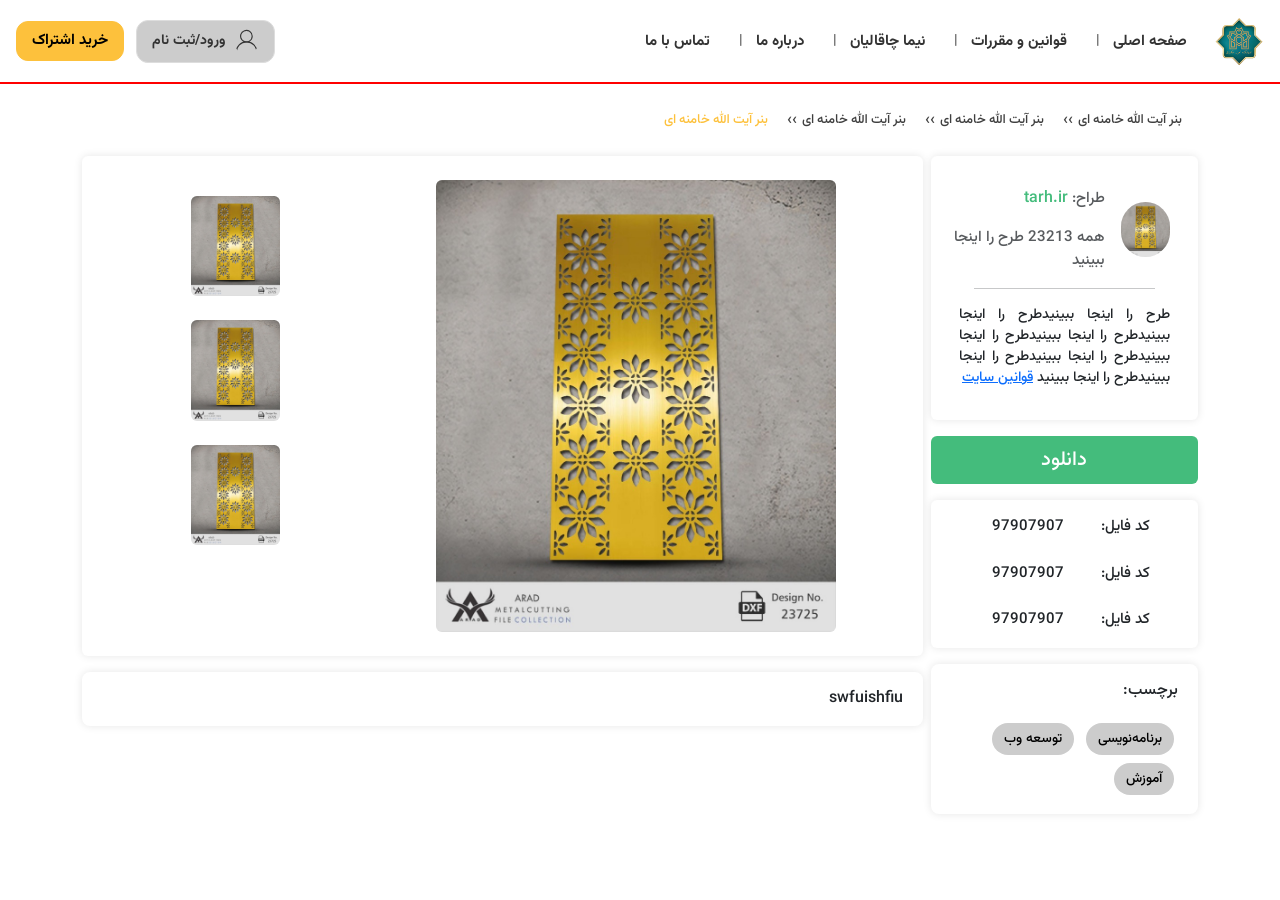
==== fileDetailes.html @ 4b40e195 "Mahan - 1405/2/26 صفحه جزئیات فایل هارو تکمیل کردم" ====
<!DOCTYPE html>
<html lang="fa" dir="rtl">

<head>
    <meta charset="UTF-8">
    <meta name="viewport" content="width=device-width, initial-scale=1.0">
    <title>file32</title>
    <link rel="stylesheet" href="./Assests/style/styleDetailed.css">
    <link rel="stylesheet" href="./Assests/fontFramework/fontsAssets/style/fontStyle.css">
    <link rel="stylesheet" href="./Assests/bootstrap-5.3.3-dist/css/bootstrap.rtl.min.css">
</head>

<body class="ff-Vazirmatn-Medium" dir="rtl">
    <header class="d-flex py-2 py-md-3 px-md-3 pe-2 ff-Vazirmatn-Bold align-items-center">
        <div class="header-right">
            <button class="sidebarBtn d-md-none d-flex justify-content-center align-items-center">
                <svg xmlns="http://www.w3.org/2000/svg" width="24" height="24" fill="currentColor" class="bi bi-list"
                    viewBox="0 0 16 16">
                    <path fill-rule="evenodd"
                        d="M2.5 12a.5.5 0 0 1 .5-.5h10a.5.5 0 0 1 0 1H3a.5.5 0 0 1-.5-.5m0-4a.5.5 0 0 1 .5-.5h10a.5.5 0 0 1 0 1H3a.5.5 0 0 1-.5-.5m0-4a.5.5 0 0 1 .5-.5h10a.5.5 0 0 1 0 1H3a.5.5 0 0 1-.5-.5" />
                </svg>
            </button>
            <a href="#" class="text-decoration-none text-dark">
                <img src="./Assests/images/andishkadeLogo.png" class="square" alt="لوگو">
            </a>

            <div class="d-flex align-items-center">
                <ul class="list-unstyled d-none d-md-flex column-gap-md-3 mb-0 align-items-center">
                    <li>صفحه اصلی</li>
                    <li>قوانین و مقررات</li>
                    <li>نیما چاقالیان</li>
                    <li>درباره ما</li>
                    <li>تماس با ما</li>
                </ul>
            </div>
        </div>

        <div class="header-left">
            <a href="#" class="text-decoration-none d-block d-md-none">
                <img class="user-img" src="./Assests/images/user-01.svg" alt="کاربر">
            </a>

            <div class="user-box d-none d-md-flex">
                <a href="#" class="text-decoration-none user-link">
                    <img class="user-img" src="./Assests/images/user-01.svg" alt="کاربر">
                    <span class="user-text">ورود/ثبت نام</span>
                </a>
            </div>

            <a href="#" class="loginBtn f-13 f-lg-15">
                خرید اشتراک
            </a>
        </div>
    </header>

    <aside>
        <nav class="mt-5">
            <ul class="p-0 m-0 list-unstyled">
                <li class="my-4 px-3"><a href="#" class="d-flex column-gap-2 align-items-center active">
                        <svg xmlns="http://www.w3.org/2000/svg" width="16" height="16" fill="currentColor"
                            viewBox="0 0 256 256">
                            <path
                                d="M219.31,108.68l-80-80a16,16,0,0,0-22.62,0l-80,80A15.87,15.87,0,0,0,32,120v96a8,8,0,0,0,8,8h64a8,8,0,0,0,8-8V160h32v56a8,8,0,0,0,8,8h64a8,8,0,0,0,8-8V120A15.87,15.87,0,0,0,219.31,108.68ZM208,208H160V152a8,8,0,0,0-8-8H104a8,8,0,0,0-8,8v56H48V120l80-80,80,80Z">
                            </path>
                        </svg>
                        خانه
                    </a></li>
                <li class="my-4 px-3"><a href="#" class="d-flex column-gap-2 align-items-center">
                        <svg xmlns="http://www.w3.org/2000/svg" width="16" height="16" fill="currentColor"
                            class="bi bi-newspaper" viewBox="0 0 16 16">
                            <path
                                d="M0 2.5A1.5 1.5 0 0 1 1.5 1h11A1.5 1.5 0 0 1 14 2.5v10.528c0 .3-.05.654-.238.972h.738a.5.5 0 0 0 .5-.5v-9a.5.5 0 0 1 1 0v9a1.5 1.5 0 0 1-1.5 1.5H1.497A1.497 1.497 0 0 1 0 13.5zM12 14c.37 0 .654-.211.853-.441.092-.106.147-.279.147-.531V2.5a.5.5 0 0 0-.5-.5h-11a.5.5 0 0 0-.5.5v11c0 .278.223.5.497.5z" />
                            <path
                                d="M2 3h10v2H2zm0 3h4v3H2zm0 4h4v1H2zm0 2h4v1H2zm5-6h2v1H7zm3 0h2v1h-2zM7 8h2v1H7zm3 0h2v1h-2zm-3 2h2v1H7zm3 0h2v1h-2zm-3 2h2v1H7zm3 0h2v1h-2z" />
                        </svg>
                        مقالات
                    </a></li>
                <li class="my-4 px-3"><a href="#" class="d-flex column-gap-2 align-items-center">
                        <svg xmlns="http://www.w3.org/2000/svg" width="16" height="16" fill="currentColor"
                            class="bi bi-file-earmark-person" viewBox="0 0 16 16">
                            <path d="M11 8a3 3 0 1 1-6 0 3 3 0 0 1 6 0" />
                            <path
                                d="M14 14V4.5L9.5 0H4a2 2 0 0 0-2 2v12a2 2 0 0 0 2 2h8a2 2 0 0 0 2-2M9.5 3A1.5 1.5 0 0 0 11 4.5h2v9.255S12 12 8 12s-5 1.755-5 1.755V2a1 1 0 0 1 1-1h5.5z" />
                        </svg>
                        نمونه کار ها
                    </a></li>
                <li class="my-4 px-3"><a href="#" class="d-flex column-gap-2 align-items-center">
                        <svg style="transform: rotateY(180deg);" xmlns="http://www.w3.org/2000/svg" width="16"
                            height="16" fill="currentColor" class="bi bi-people" viewBox="0 0 16 16">
                            <path
                                d="M15 14s1 0 1-1-1-4-5-4-5 3-5 4 1 1 1 1zm-7.978-1L7 12.996c.001-.264.167-1.03.76-1.72C8.312 10.629 9.282 10 11 10c1.717 0 2.687.63 3.24 1.276.593.69.758 1.457.76 1.72l-.008.002-.014.002zM11 7a2 2 0 1 0 0-4 2 2 0 0 0 0 4m3-2a3 3 0 1 1-6 0 3 3 0 0 1 6 0M6.936 9.28a6 6 0 0 0-1.23-.247A7 7 0 0 0 5 9c-4 0-5 3-5 4q0 1 1 1h4.216A2.24 2.24 0 0 1 5 13c0-1.01.377-2.042 1.09-2.904.243-.294.526-.569.846-.816M4.92 10A5.5 5.5 0 0 0 4 13H1c0-.26.164-1.03.76-1.724.545-.636 1.492-1.256 3.16-1.275ZM1.5 5.5a3 3 0 1 1 6 0 3 3 0 0 1-6 0m3-2a2 2 0 1 0 0 4 2 2 0 0 0 0-4" />
                        </svg>
                        اعضا
                    </a></li>
                <li class="my-4 px-3"><a href="#" class="d-flex column-gap-2 align-items-center">
                        <svg xmlns="http://www.w3.org/2000/svg" width="16" height="16" fill="currentColor"
                            class="bi bi-list-ul" viewBox="0 0 16 16">
                            <path fill-rule="evenodd"
                                d="M5 11.5a.5.5 0 0 1 .5-.5h9a.5.5 0 0 1 0 1h-9a.5.5 0 0 1-.5-.5m0-4a.5.5 0 0 1 .5-.5h9a.5.5 0 0 1 0 1h-9a.5.5 0 0 1-.5-.5m0-4a.5.5 0 0 1 .5-.5h9a.5.5 0 0 1 0 1h-9a.5.5 0 0 1-.5-.5m-3 1a1 1 0 1 0 0-2 1 1 0 0 0 0 2m0 4a1 1 0 1 0 0-2 1 1 0 0 0 0 2m0 4a1 1 0 1 0 0-2 1 1 0 0 0 0 2" />
                        </svg>
                        خدمات
                    </a></li>
                <li class="my-4 px-3"><a href="#" class="d-flex column-gap-2 align-items-center">
                        <svg xmlns="http://www.w3.org/2000/svg" width="20" height="20" fill="currentColor"
                            class="bi bi-play" viewBox="0 0 16 16">
                            <path
                                d="M10.804 8 5 4.633v6.734zm.792-.696a.802.802 0 0 1 0 1.392l-6.363 3.692C4.713 12.69 4 12.345 4 11.692V4.308c0-.653.713-.998 1.233-.696z" />
                        </svg>
                        آموزش ها
                    </a></li>
                <li class="my-4 px-3"><a href="#" class="d-flex column-gap-2 align-items-center">
                        <svg xmlns="http://www.w3.org/2000/svg" width="15" height="15" fill="currentColor"
                            class="bi bi-telephone" viewBox="0 0 16 16">
                            <path
                                d="M3.654 1.328a.678.678 0 0 0-1.015-.063L1.605 2.3c-.483.484-.661 1.169-.45 1.77a17.6 17.6 0 0 0 4.168 6.608 17.6 17.6 0 0 0 6.608 4.168c.601.211 1.286.033 1.77-.45l1.034-1.034a.678.678 0 0 0-.063-1.015l-2.307-1.794a.68.68 0 0 0-.58-.122l-2.19.547a1.75 1.75 0 0 1-1.657-.459L5.482 8.062a1.75 1.75 0 0 1-.46-1.657l.548-2.19a.68.68 0 0 0-.122-.58zM1.884.511a1.745 1.745 0 0 1 2.612.163L6.29 2.98c.329.423.445.974.315 1.494l-.547 2.19a.68.68 0 0 0 .178.643l2.457 2.457a.68.68 0 0 0 .644.178l2.189-.547a1.75 1.75 0 0 1 1.494.315l2.306 1.794c.829.645.905 1.87.163 2.611l-1.034 1.034c-.74.74-1.846 1.065-2.877.702a18.6 18.6 0 0 1-7.01-4.42 18.6 18.6 0 0 1-4.42-7.009c-.362-1.03-.037-2.137.703-2.877z" />
                        </svg>
                        ارتباط با ما
                    </a></li>
            </ul>
        </nav>
    </aside>
    <div class="antiAside"></div>


    <div class="d-md-flex justify-content-md-center">
        <div class="container">
            <nav class="mt-2 mt-md-4 mx-3 under-nav">
                <ul class="list-unstyled d-flex flex-nowrap column-gap-4 ulNav pb-2">
                    <li>
                        <a href="#" class="text-decoration-none text-black f-13 opacity-75 aNav">بنر آیت الله خامنه
                            ای</a>
                    </li>
                    <li>
                        <a href="#" class="text-decoration-none text-black f-13 opacity-75 aNav">بنر آیت الله خامنه
                            ای</a>
                    </li>
                    <li>
                        <a href="#" class="text-decoration-none text-black f-13 opacity-75 aNav">بنر آیت الله خامنه
                            ای</a>
                    </li>
                    <li>
                        <a href="#" class="text-decoration-none text-black f-13 opacity-75 aNav">بنر آیت الله خامنه
                            ای</a>
                    </li>
                </ul>
            </nav>
            <div class="d-md-flex flex-row-reverse column-gap-md-2">
                <div>
                    <div
                        class="tags-box d-flex flex-md-row flex-column justify-content-center py-2 py-md-4 mb-1 rounded-2">
                        <div class="col-11 col-sm-10 col-md-8 col-lg-7 col-xl-6 mx-auto">
                            <img class="img-fluid rounded-2" src="./Assests/images/PANELS-050219.jpg" alt="">
                        </div>
                        <div class="mt-3 col-lg-4">
                            <div class="d-flex justify-content-center row-gap-md-4 flex-md-wrap">
                                <span class="d-flex justify-content-center">
                                    <img class="img-fluid rounded-2 col-4 col-md-8 col-lg-4" style="cursor: pointer;"
                                        src="./Assests/images/PANELS-050219.jpg" alt="">
                                </span>
                                <span class="d-flex justify-content-center">
                                    <img class="img-fluid rounded-2 col-4 col-md-8 col-lg-4" style="cursor: pointer;"
                                        src="./Assests/images/PANELS-050219.jpg" alt="">
                                </span>
                                <span class="d-flex justify-content-center">
                                    <img class="img-fluid rounded-2 col-4 col-md-8 col-lg-4" style="cursor: pointer;"
                                        src="./Assests/images/PANELS-050219.jpg" alt="">
                                </span>
                            </div>
                        </div>
                    </div>
                    <div class="tags-box d-none d-md-block allTrans mt-3">
                        swfuishfiu
                    </div>
                </div>
                <div class="mt-4 d-md-none">
                    <button class="btn col-12 py-2 text-white f-20" style="background-color: #44bc7c;">
                        دانلود
                    </button>
                </div>
                <div>
                    <div class="tags-box mt-4 mt-md-0 rounded-2">
                        <div class="d-flex align-items-center pt-md-3 column-gap-md-3">
                            <div class="py-2 ps-2 col-3">
                                <img class="img-fluid col-6 col-md-12 rounded-5"
                                    src="./Assests/images/PANELS-050219.jpg" alt="">
                            </div>
                            <div class="d-flex flex-column col-9">
                                <span><span class="opacity-75 f-15">طراح: </span><a href="#"
                                        class="text-decoration-none" style="color: #44bc7c;">tarh.ir</a></span>
                                <span class="f-15 mt-2 mt-md-3 opacity-75">همه <span>23213</span> طرح را اینجا
                                    ببینید</span>
                            </div>
                        </div>
                        <div class="d-flex justify-content-center">
                            <hr width="80%">
                        </div>
                        <div>
                            <p class="px-2 f-14" style="text-align: justify;">طرح را اینجا ببینیدطرح را اینجا ببینیدطرح
                                را
                                اینجا
                                ببینیدطرح را اینجا ببینیدطرح را اینجا ببینیدطرح را اینجا ببینیدطرح را اینجا ببینید
                                <a href="#">قوانین سایت</a>
                            </p>
                        </div>
                    </div>
                    <div class="d-none d-md-block mt-3">
                        <button class="btn f-20 py-2 text-white col-12"
                            style="background-color: #44bc7c;">دانلود</button>
                    </div>
                    <div class="tags-box mt-3 mt-md-3 rounded-2 py-3 px-5 d-flex flex-column row-gap-4">
                        <div class="d-flex">
                            <div class="col-6 f-15">کد فایل:</div>
                            <div class="col-6 f-15">97907907</div>
                        </div>
                        <div class="d-flex">
                            <div class="col-6 f-15">کد فایل:</div>
                            <div class="col-6 f-15">97907907</div>
                        </div>
                        <div class="d-flex">
                            <div class="col-6 f-15">کد فایل:</div>
                            <div class="col-6 f-15">97907907</div>
                        </div>
                    </div>
                    <div class="tags-box allTrans mt-3">
                        برچسب:
                        <div class="tags mt-3 ff-Vazirmatn-Medium">
                            <a href="#"><span>برنامه‌نویسی</span></a>
                            <a href="#"><span>توسعه وب</span></a>
                            <a href="#"><span>آموزش</span></a>
                        </div>
                    </div>
                    <div class="tags-box d-md-none allTrans mt-3">
                        swfuishfiu
                    </div>
                </div>
            </div>
        </div>
    </div>


    <script>
        const sidebarBtn = document.querySelector('.sidebarBtn');
        const aside = document.querySelector('aside');
        const antiAside = document.querySelector('.antiAside');

        function openSidebar() {
            aside.classList.add('active');
            antiAside.classList.add('active');
            document.body.style.overflow = 'hidden';
        }

        function closeSidebar() {
            aside.classList.remove('active');
            antiAside.classList.remove('active');
            document.body.style.overflow = '';
        }

        sidebarBtn.addEventListener('click', openSidebar);
        antiAside.addEventListener('click', closeSidebar);

        document.addEventListener('keydown', function (e) {
            if (e.key === 'Escape' && aside.classList.contains('active')) {
                closeSidebar();
            }
        });
    </script>
</body>

</html>
---- Assests/style/styleDetailed.css ----
* {
  margin: 0;
  padding: 0;
  box-sizing: border-box;
}

body {
  background-color: #ece9f3;
  min-height: 100svh;
  background-size: 170% 130%;
  font-family: "Vazirmatn", "Segoe UI", Tahoma, Geneva, Verdana, sans-serif;
}

header {
  display: flex;
  justify-content: space-between !important;
  align-items: center;
  flex-direction: row !important;
  min-height: 70px;
  border-bottom: solid red 2px;
}

header .header-right,
header .header-left {
  display: flex;
  align-items: center;
  height: 100%;
}

.header-right {
  display: flex;
  align-items: center;
  gap: 12px;
}

.header-left {
  display: flex;
  align-items: center;
  gap: 12px;
}

.square {
  aspect-ratio: 1/1 !important;
  border-radius: 100%;
  width: 50px;
  object-fit: cover;
}

.sidebarBtn {
  border: 0px;
  background-color: transparent;
  width: max-content;
  margin-right: 16px;
  cursor: pointer;
}

.header-right .sidebarBtn,
.header-right a {
  display: flex;
  align-items: center;
}

.user-img {
  width: 25px;
  height: 25px;
  border-radius: 50%;
  object-fit: cover;
  display: block;
}

@media (min-width: 768px) {
  .user-img {
    width: 25px;
    height: 25px;
  }

  .user-text {
    font-size: 16px;
  }

  .f-md-16 {
    font-size: 16px;
  }

  .user-link,
  .loginBtn {
    padding: 8px 15px;
    font-size: 14px;
    justify-content: center;
    text-decoration: none;
    border-radius: 12px;
    transition: all 0.3s ease;
    display: inline-flex;
    align-items: center;
    gap: 8px;
    font-weight: 500;
    font-family: inherit;
    cursor: pointer;
    line-height: 1.5;
    white-space: nowrap;
  }

  .user-link {
    color: #333;
    background-color: #ccc;
    border: 1px solid #ddd;
  }

  .user-link:hover {
    border-color: #fdc13c;
    transform: translateY(-1px);
  }

  .loginBtn {
    color: black;
    background-color: #fdc13c;
    border: 1px solid #fdc13c;
    flex-direction: row-reverse;
  }

  .loginBtn:hover {
    background-color: #e5ab1f;
    border-color: #e5ab1f;
    transform: translateY(-1px);
  }
}

@media (max-width: 767.98px) {
  .user-link {
    display: flex;
    align-items: center;
    gap: 8px;
    text-decoration: none;
    color: #333;
  }

  .loginBtn {
    text-decoration: none;
    padding: 4px 15px;
    border-radius: 12px;
    color: black;
    background-color: #fdc13c;
    transition: all 0.3s ease;
    display: inline-flex;
    align-items: center;
    gap: 8px;
    font-size: 13px;
    flex-direction: row-reverse;
  }

  .header-right .d-none.d-md-flex {
    display: none !important;
  }
}

aside {
  height: 100svh;
  position: fixed;
  right: -100%;
  background-color: white;
  color: black;
  width: 70svw;
  top: 0px;
  transition: right 0.3s ease-in-out;
  z-index: 10000000000;
  box-shadow: -2px 0 10px rgba(0, 0, 0, 0.1);
}

body.dark aside {
  background-color: rgb(37, 37, 37);
}

aside.active {
  right: 0px;
}

aside a {
  max-width: fit-content;
  text-decoration: none;
  color: black;
  transition: color 0.2s ease;
}

aside a:hover {
  color: #fdc13c;
}

aside .active {
  color: #fdc13c;
}

aside nav ul li {
  transition: all 0.2s ease;
}

aside nav ul li:hover {
  background-color: rgba(253, 193, 60, 0.1);
  border-radius: 8px;
}

div.antiAside {
  position: fixed;
  height: 100svh;
  width: 100svw;
  background-color: rgba(0, 0, 0, 0.5);
  z-index: 1000000000;
  display: none;
  top: 0px;
}

div.antiAside.active {
  display: block;
}

.header-right .d-flex.align-items-center.ms-md-3 {
  display: flex;
  align-items: center !important;
  height: 100%;
}

.header-right ul {
  display: flex;
  align-items: center !important;
  margin-bottom: 0 !important;
  padding-right: 0 !important;
  height: 100%;
}

.header-right ul li {
  display: flex;
  align-items: center;
  list-style: none;
  position: relative;
  padding: 0 12px;
  font-size: 14px;
  font-weight: 500;
  color: #333;
  line-height: 1;
  white-space: nowrap;
  cursor: pointer;
}

.header-right ul li:not(:last-child)::after {
  content: "|";
  position: absolute;
  left: -2px;
  top: 50%;
  transform: translateY(-50%);
  color: #5d5d5d;
  font-size: 14px;
  font-weight: 300;
}

@media (min-width: 768px) and (max-width: 991.98px) {
  .header-right ul li {
    padding: 0 8px;
    font-size: 12px;
  }

  .header-right ul li:not(:last-child)::after {
    left: -1px;
  }
}

@media (min-width: 992px) {
  .header-right ul li {
    padding: 0 15px;
    font-size: 15px;
  }
}

.user-box {
  display: flex;
  align-items: center;
}

.user-text {
  font-size: 14px;
  font-weight: 500;
}

.f-13 {
  font-size: 13px;
}

.f-md-16 {
  font-size: 13px;
}

.aspect1 {
  aspect-ratio: 1/1;
}

@media only screen and (max-width: 768px) {
  header.d-grid {
    display: flex !important;
    justify-content: space-between;
  }

  .logoName {
    display: flex;
  }
}

/*  */

.imgSection {
  background-image: url(../images/JutZ88JCIEVJiteWyV2ng29BAFhf9KymlMyn7BMG.jpg);
  background-size: cover;
  background-position: center;
  background-repeat: no-repeat;
  width: 100%;
  height: 300px;
  border-radius: 0;
}

@media (min-width: 768px) {
  .imgSection {
    height: 400px;
  }
}

.title {
  background: rgba(0, 0, 0, 0.4);
  border-radius: 50px;
  padding: 10px 10px;
}

.imgSearch {
  width: 25px;
  height: 25px;
}

.d-flex.justify-content-center.align-items-center > div {
  display: flex;
  align-items: center;
}

.outline {
  outline: 0px;
}

.d-flex.justify-content-center.align-items-center select,
.d-flex.justify-content-center.align-items-center input,
.d-flex.justify-content-center.align-items-center button {
  height: 50px;
  font-size: 12px;
  padding: 0 12px;
  transition: all 0.3s ease;
}

.d-flex.justify-content-center.align-items-center select {
  cursor: pointer;
  border-top-right-radius: 8px;
  border-bottom-right-radius: 8px;
  width: 100px;
}

.d-flex.justify-content-center.align-items-center input {
  width: 200px;
}

.d-flex.justify-content-center.align-items-center button {
  background-color: #fdc13c;
  cursor: pointer;
  display: flex;
  align-items: center;
  justify-content: center;
  padding: 0 15px;
  border-top-left-radius: 8px;
  border-bottom-left-radius: 8px;
}

.d-flex.justify-content-center.align-items-center button img {
  width: 25px;
  height: 25px;
}

@media (min-width: 768px) {
  .d-flex.justify-content-center.align-items-center select,
  .d-flex.justify-content-center.align-items-center input,
  .d-flex.justify-content-center.align-items-center button {
    height: 48px;
    font-size: 14px;
    padding: 0 16px;
  }

  .d-flex.justify-content-center.align-items-center input {
    width: 250px;
  }

  .d-flex.justify-content-center.align-items-center select {
    width: 150px;
  }

  .d-flex.justify-content-center.align-items-center button img {
    width: 30px;
    height: 30px;
  }
}

@media (min-width: 992px) {
  .d-flex.justify-content-center.align-items-center select,
  .d-flex.justify-content-center.align-items-center input,
  .d-flex.justify-content-center.align-items-center button {
    height: 54px;
    font-size: 15px;
    padding: 0 20px;
  }

  .d-flex.justify-content-center.align-items-center input {
    width: 420px;
  }

  .d-flex.justify-content-center.align-items-center select {
    width: 150px;
  }

  .d-flex.justify-content-center.align-items-center button img {
    width: 30px;
    height: 30px;
  }
}

.under-nav ul li:last-child a {
  color: #fdc13c !important;
  opacity: 1 !important;
}

.under-nav ul li:not(:last-child) a {
  position: relative;
  display: inline-block;
  padding-left: 10px;
}

.under-nav ul li:not(:last-child) a::after {
  content: "››";
  position: absolute;
  left: -5px;
  top: 50%;
  transform: translateY(-50%);
  font-size: 16px;
  pointer-events: none;
  transition: none !important;
}

.under-nav ul li a.aNav:hover {
  color: #fdc13c !important;
  opacity: 1 !important;
}

.under-nav ul li a.aNav:hover::after {
  color: #999 !important;
  opacity: 0.75 !important;
}

@media (max-width: 768px) {
  .ulNav {
    overflow-x: scroll;
  }

  .aNav {
    white-space: nowrap;
  }
}

@media (min-width: 768px) {
  .container {
    width: 50%;
  }
}

.imgShow {
  background-color: rgb(245, 250, 255);
  border: 0.25px solid rgb(208, 181, 181);
}

.tags-box {
  background: #ffffff;
  border-radius: 8px;
  padding: 15px 20px;
  box-shadow: 0 0 8px rgba(0, 0, 0, 0.1);
}

.tags-box h3 {
  margin: 0 0 10px;
  font-size: 1rem;
  color: #4338ca;
}

.tags span {
  display: inline-block;
  /* background-color: rgba(167, 139, 250, 0.2); */
  color: black;
  background-color: #ccc;
  padding: 6px 12px;
  margin: 4px;
  border-radius: 20px;
  font-size: 0.85rem;
}

.tags span:hover {
  background-color: #fdc13c;
}

.allTrans {
  transition: background-color 0.2s ease-in-out;
}
---- Assests/fontFramework/fontsAssets/style/fontStyle.css ----
/* adding font files */
@font-face {
    font-family: IRANYekanWeb-medium;
    src: url(../fonts/IRAN-YekanWeb/IRANYekanWeb\ Medium-normal-500-100.ttf) format('truetype');
}

@font-face {
    font-family: IRANYekanWeb-normal;
    src: url(../fonts/IRAN-YekanWeb/IRANYekanWeb-normal-700-100.ttf) format('truetype');
}

@font-face {
    font-family: IRANYekanWeb-ExtraBold;
    src: url(../fonts/IRAN-YekanWeb/IRANYekanWeb\ ExtraBold-normal-800-100.ttf) format('truetype');
}

@font-face {
    font-family: IRANSansWeb-UltraLight;
    src: url(../fonts/IRANSANS/woff2/IRANSansWeb-UltraLight.woff2) format('woff2');
}

@font-face {
    font-family: IRANSansWeb-Light;
    src: url(../fonts/IRANSANS/woff2/IRANSansWeb-Light.woff2) format('woff2');
}

@font-face {
    font-family: IRANSansWeb-Regular;
    src: url(../fonts/IRANSANS/woff2/IRANSansWeb-Regular.woff2) format('woff2');
}

@font-face {
    font-family: IRANSansWeb-Medium;
    src: url(../fonts/IRANSANS/woff2/IRANSansWeb-Medium.woff2) format('woff2');
}

@font-face {
    font-family: IRANSansWeb-Bold;
    src: url(../fonts/IRANSANS/woff2/IRANSansWeb-Bold.woff2) format('woff2');
}

@font-face {
    font-family: IRANSansWeb-Black;
    src: url(../fonts/IRANSANS/woff2/IRANSansWeb-Black.woff2) format('woff2');
}

@font-face {
    font-family: Vazir;
    src: url(../fonts/Vazir/Vazir.ttf) format('truetype');
}

@font-face {
    font-family: Vazir-Thin;
    src: url(../fonts/Vazir/Vazir-Thin.ttf) format('truetype');
}

@font-face {
    font-family: Vazir-Thin-FD-WOL;
    src: url(../fonts/Vazir/Vazir-Thin-FD-WOL.ttf) format('truetype');
}

@font-face {
    font-family: Vazir-Medium;
    src: url(../fonts/Vazir/Vazir-Medium.ttf) format('truetype');
}

@font-face {
    font-family: Vazir-Medium-FD-WOL;
    src: url(../fonts/Vazir/Vazir-Medium-FD-WOL.ttf) format('truetype');
}

@font-face {
    font-family: Vazir-Light;
    src: url(../fonts/Vazir/Vazir-Light.ttf) format('truetype');
}

@font-face {
    font-family: Vazir-Light-FD-WOL;
    src: url(../fonts/Vazir/Vazir-Light-FD-WOL.ttf) format('truetype');
}

@font-face {
    font-family: Vazir-FD-WOL;
    src: url(../fonts/Vazir/Vazir-FD-WOL.ttf) format('truetype');
}

@font-face {
    font-family: Vazir-Bold;
    src: url(../fonts/Vazir/Vazir-Bold.ttf) format('truetype');
}

@font-face {
    font-family: Vazir-Bold-FD-WOL;
    src: url(../fonts/Vazir/Vazir-Bold-FD-WOL.ttf) format('truetype');
}

@font-face {
    font-family: Vazir-Bold-FD-WOL;
    src: url(../fonts/Lalezar/Lalezar-Regular.ttf) format('truetype');
}

@font-face {
    font-family: B-Farnaz;
    src: url(../fonts/B-Farnaz/BFarnaz.ttf) format('truetype');
}

@font-face {
    font-family: Vazirmatn-Black;
    src: url(../fonts/Vazirmatn/Vazirmatn-Black.woff2) format('truetype');
}

@font-face {
    font-family: Vazirmatn-Bold;
    src: url(../fonts/Vazirmatn/Vazirmatn-Bold.woff2) format('truetype');
}

@font-face {
    font-family: Vazirmatn-ExtraBold;
    src: url(../fonts/Vazirmatn/Vazirmatn-ExtraBold.woff2) format('truetype');
}

@font-face {
    font-family: Vazirmatn-ExtraLight;
    src: url(../fonts/Vazirmatn/Vazirmatn-ExtraLight.woff2) format('truetype');
}

@font-face {
    font-family: Vazirmatn-Light;
    src: url(../fonts/Vazirmatn/Vazirmatn-Light.woff2) format('truetype');
}

@font-face {
    font-family: Vazirmatn-Medium;
    src: url(../fonts/Vazirmatn/Vazirmatn-Medium.woff2) format('truetype');
}

@font-face {
    font-family: Vazirmatn-Regular;
    src: url(../fonts/Vazirmatn/Vazirmatn-Regular.woff2) format('truetype');
}

@font-face {
    font-family: Vazirmatn-SemiBold;
    src: url(../fonts/Vazirmatn/Vazirmatn-SemiBold.woff2) format('truetype');
}

@font-face {
    font-family: Vazirmatn-Thin;
    src: url(../fonts/Vazirmatn/Vazirmatn-Thin.woff2) format('truetype');
}

@font-face {
    font-family: Hamrah;
    src: url(../fonts/Hamrah/Hamrah.ttf) format('truetype');
}

@font-face {
    font-family: Samim;
    src: url(../fonts/Samim/Samim.ttf) format('truetype');
}

@font-face {
    font-family: Samim-Medium;
    src: url(../fonts/Samim/Samim-Medium.ttf) format('truetype');
}

@font-face {
    font-family: Samim-Bold;
    src: url(../fonts/Samim/Samim-Bold.ttf) format('truetype');
}

/* font families */
.ff-yekanMedium {
    font-family: IRANYekanWeb-medium !important;
    font-weight: 100;
}

.ff-yekanNoraml {
    font-family: IRANYekanWeb-normal !important;
    font-weight: 700;
}

.ff-yekanXbold {
    font-family: IRANYekanWeb-ExtraBold !important;
}

.ff-IRANSansWeb-UltraLight {
    font-family: IRANSansWeb-UltraLight !important;
}

.ff-IRANSansWeb-Light {
    font-family: IRANSansWeb-Light !important;
}

.ff-IRANSansWeb-Regular {
    font-family: IRANSansWeb-Regular !important;
}

.ff-IRANSansWeb-Medium {
    font-family: IRANSansWeb-Medium !important;
}

.ff-IRANSansWeb-Bold {
    font-family: IRANSansWeb-Bold !important;
}

.ff-IRANSansWeb-Black {
    font-family: IRANSansWeb-Black !important;
}

.ff-Vazir {
    font-family: Vazir !important;
}

.ff-Vazir-Thin {
    font-family: Vazir-Thin !important;
}

.ff-Vazir-Thin-FD-WOL {
    font-family: Vazir-Thin-FD-WOL !important;
}

.ff-Vazir-Medium {
    font-family: Vazir-Medium !important;
}

.ff-Vazir-Medium-FD-WOL {
    font-family: Vazir-Medium-FD-WOL !important;
}

.ff-Vazir-Light {
    font-family: Vazir-Light !important;
}

.ff-Vazir-Light-FD-WOL {
    font-family: Vazir-Light-FD-WOL !important;
}

.ff-Vazir-FD-WOL {
    font-family: Vazir-FD-WOL !important;
}

.ff-Vazir-Bold {
    font-family: Vazir-Bold !important;
}

.ff-Vazir-Bold-FD-WOL {
    font-family: Vazir-Bold-FD-WOL !important;
}

.ff-Lalezar {
    font-family: Lalezar !important;
}

.ff-B-Farnaz {
    font-family: B-Farnaz !important;
}

.ff-Vazirmatn-Black{
    font-family:Vazirmatn-Black  !important;
}

.ff-Vazirmatn-Bold{
    font-family: Vazirmatn-Bold  !important;
}

.ff-Vazirmatn-ExtraBold{
    font-family: Vazirmatn-ExtraBold  !important;
}

.ff-Vazirmatn-ExtraLight{
    font-family: Vazirmatn-ExtraLight  !important;
}

.ff-Vazirmatn-Light{
    font-family: Vazirmatn-Light  !important;
}

.ff-Vazirmatn-Medium{
    font-family:Vazirmatn-Medium  !important;
}

.ff-Vazirmatn-Regular{
    font-family:Vazirmatn-Regular  !important;
}

.ff-Vazirmatn-Thin{
    font-family:Vazirmatn-Thin  !important;
}

.ff-Vazirmatn-SemiBold{
    font-family:Vazirmatn-SemiBold  !important;
}

.ff-Hamrah{
    font-family: Hamrah !important;
}

.ff-Samim{
    font-family: Samim !important;
}

.ff-Samim-Medium{
    font-family: Samim-Medium !important;
}

.ff-Samim-Bold{
    font-family: Samim-Bold !important;
}

/* .ff-{
    font-family:  !important;
} */


/* font sizes */
.f-5 {
    font-size: 5px !important;
}

.f-6 {
    font-size: 6px !important;
}

.f-7 {
    font-size: 7px !important;
}

.f-8 {
    font-size: 8px !important;
}

.f-9 {
    font-size: 9px !important;
}

.f-10 {
    font-size: 10px !important;
}

.f-11 {
    font-size: 11px !important;
}

.f-12 {
    font-size: 12px !important;
}

.f-13 {
    font-size: 13px !important;
}

.f-14 {
    font-size: 14px !important;
}

.f-15 {
    font-size: 15px !important;
}

.f-16 {
    font-size: 16px !important;
}

.f-17 {
    font-size: 17px !important;
}

.f-18 {
    font-size: 18px !important;
}

.f-19 {
    font-size: 19px !important;
}

.f-20 {
    font-size: 20px !important;
}

.f-21 {
    font-size: 21px !important;
}

.f-22 {
    font-size: 22px !important;
}

.f-23 {
    font-size: 23px !important;
}

.f-24 {
    font-size: 24px !important;
}

.f-25 {
    font-size: 25px !important;
}

.f-30 {
    font-size: 30px !important;
}

.f-35 {
    font-size: 35px !important;
}

.f-40 {
    font-size: 40px !important;
}

.f-45 {
    font-size: 45px !important;
}

.f-50 {
    font-size: 50px !important;
}

.f-60 {
    font-size: 60px !important;
}

.f-70 {
    font-size: 70px !important;
}

.f-80 {
    font-size: 80px !important;
}

@media only screen and (min-width: 576px) {
    .f-sm-5 {
        font-size: 5px !important;
    }

    .f-sm-6 {
        font-size: 6px !important;
    }

    .f-sm-7 {
        font-size: 7px !important;
    }

    .f-sm-8 {
        font-size: 8px !important;
    }

    .f-sm-9 {
        font-size: 9px !important;
    }

    .f-sm-10 {
        font-size: 10px !important;
    }

    .f-sm-11 {
        font-size: 11px !important;
    }

    .f-sm-12 {
        font-size: 12px !important;
    }

    .f-sm-13 {
        font-size: 13px !important;
    }

    .f-sm-14 {
        font-size: 14px !important;
    }

    .f-sm-15 {
        font-size: 15px !important;
    }

    .f-sm-16 {
        font-size: 16px !important;
    }

    .f-sm-17 {
        font-size: 17px !important;
    }

    .f-sm-18 {
        font-size: 18px !important;
    }

    .f-sm-19 {
        font-size: 19px !important;
    }

    .f-sm-20 {
        font-size: 20px !important;
    }

    .f-sm-21 {
        font-size: 21px !important;
    }

    .f-sm-22 {
        font-size: 22px !important;
    }

    .f-sm-23 {
        font-size: 23px !important;
    }

    .f-sm-24 {
        font-size: 24px !important;
    }

    .f-sm-25 {
        font-size: 25px !important;
    }

    .f-sm-30 {
        font-size: 30px !important;
    }

    .f-sm-35 {
        font-size: 35px !important;
    }

    .f-sm-40 {
        font-size: 40px !important;
    }

    .f-sm-45 {
        font-size: 45px !important;
    }

    .f-sm-50 {
        font-size: 50px !important;
    }

    .f-sm-60 {
        font-size: 60px !important;
    }

    .f-sm-70 {
        font-size: 70px !important;
    }

    .f-sm-80 {
        font-size: 80px !important;
    }
}

@media only screen and (min-width: 768px) {
    .f-md-5 {
        font-size: 5px !important;
    }

    .f-md-6 {
        font-size: 6px !important;
    }

    .f-md-7 {
        font-size: 7px !important;
    }

    .f-md-8 {
        font-size: 8px !important;
    }

    .f-md-9 {
        font-size: 9px !important;
    }

    .f-md-10 {
        font-size: 10px !important;
    }

    .f-md-11 {
        font-size: 11px !important;
    }

    .f-md-12 {
        font-size: 12px !important;
    }

    .f-md-13 {
        font-size: 13px !important;
    }

    .f-md-14 {
        font-size: 14px !important;
    }

    .f-md-15 {
        font-size: 15px !important;
    }

    .f-md-16 {
        font-size: 16px !important;
    }

    .f-md-17 {
        font-size: 17px !important;
    }

    .f-md-18 {
        font-size: 18px !important;
    }

    .f-md-19 {
        font-size: 19px !important;
    }

    .f-md-20 {
        font-size: 20px !important;
    }

    .f-md-21 {
        font-size: 21px !important;
    }

    .f-md-22 {
        font-size: 22px !important;
    }

    .f-md-23 {
        font-size: 23px !important;
    }

    .f-md-24 {
        font-size: 24px !important;
    }

    .f-md-25 {
        font-size: 25px !important;
    }

    .f-md-30 {
        font-size: 30px !important;
    }

    .f-md-35 {
        font-size: 35px !important;
    }

    .f-md-40 {
        font-size: 40px !important;
    }

    .f-md-45 {
        font-size: 45px !important;
    }

    .f-md-50 {
        font-size: 50px !important;
    }

    .f-md-60 {
        font-size: 60px !important;
    }

    .f-md-70 {
        font-size: 70px !important;
    }

    .f-md-80 {
        font-size: 80px !important;
    }
}

@media only screen and (min-width: 992px) {
    .f-lg-5 {
        font-size: 5px !important;
    }

    .f-lg-6 {
        font-size: 6px !important;
    }

    .f-lg-7 {
        font-size: 7px !important;
    }

    .f-lg-8 {
        font-size: 8px !important;
    }

    .f-lg-9 {
        font-size: 9px !important;
    }

    .f-lg-10 {
        font-size: 10px !important;
    }

    .f-lg-11 {
        font-size: 11px !important;
    }

    .f-lg-12 {
        font-size: 12px !important;
    }

    .f-lg-13 {
        font-size: 13px !important;
    }

    .f-lg-14 {
        font-size: 14px !important;
    }

    .f-lg-15 {
        font-size: 15px !important;
    }

    .f-lg-16 {
        font-size: 16px !important;
    }

    .f-lg-17 {
        font-size: 17px !important;
    }

    .f-lg-18 {
        font-size: 18px !important;
    }

    .f-lg-19 {
        font-size: 19px !important;
    }

    .f-lg-20 {
        font-size: 20px !important;
    }

    .f-lg-21 {
        font-size: 21px !important;
    }

    .f-lg-22 {
        font-size: 22px !important;
    }

    .f-lg-23 {
        font-size: 23px !important;
    }

    .f-lg-24 {
        font-size: 24px !important;
    }

    .f-lg-25 {
        font-size: 25px !important;
    }

    .f-lg-30 {
        font-size: 30px !important;
    }

    .f-lg-35 {
        font-size: 35px !important;
    }

    .f-lg-40 {
        font-size: 40px !important;
    }

    .f-lg-45 {
        font-size: 45px !important;
    }

    .f-lg-50 {
        font-size: 50px !important;
    }

    .f-lg-60 {
        font-size: 60px !important;
    }

    .f-lg-70 {
        font-size: 70px !important;
    }

    .f-lg-80 {
        font-size: 80px !important;
    }
}

@media only screen and (min-width: 1200px) {
    .f-xl-5 {
        font-size: 5px !important;
    }

    .f-xl-6 {
        font-size: 6px !important;
    }

    .f-xl-7 {
        font-size: 7px !important;
    }

    .f-xl-8 {
        font-size: 8px !important;
    }

    .f-xl-9 {
        font-size: 9px !important;
    }

    .f-xl-10 {
        font-size: 10px !important;
    }

    .f-xl-11 {
        font-size: 11px !important;
    }

    .f-xl-12 {
        font-size: 12px !important;
    }

    .f-xl-13 {
        font-size: 13px !important;
    }

    .f-xl-14 {
        font-size: 14px !important;
    }

    .f-xl-15 {
        font-size: 15px !important;
    }

    .f-xl-16 {
        font-size: 16px !important;
    }

    .f-xl-17 {
        font-size: 17px !important;
    }

    .f-xl-18 {
        font-size: 18px !important;
    }

    .f-xl-19 {
        font-size: 19px !important;
    }

    .f-xl-20 {
        font-size: 20px !important;
    }

    .f-xl-21 {
        font-size: 21px !important;
    }

    .f-xl-22 {
        font-size: 22px !important;
    }

    .f-xl-23 {
        font-size: 23px !important;
    }

    .f-xl-24 {
        font-size: 24px !important;
    }

    .f-xl-25 {
        font-size: 25px !important;
    }

    .f-xl-30 {
        font-size: 30px !important;
    }

    .f-xl-35 {
        font-size: 35px !important;
    }

    .f-xl-40 {
        font-size: 40px !important;
    }

    .f-xl-45 {
        font-size: 45px !important;
    }

    .f-xl-50 {
        font-size: 50px !important;
    }

    .f-xl-60 {
        font-size: 60px !important;
    }

    .f-xl-70 {
        font-size: 70px !important;
    }

    .f-xl-80 {
        font-size: 80px !important;
    }
}

@media only screen and (min-width: 1400px) {
    .f-xxl-5 {
        font-size: 5px !important;
    }

    .f-xxl-6 {
        font-size: 6px !important;
    }

    .f-xxl-7 {
        font-size: 7px !important;
    }

    .f-xxl-8 {
        font-size: 8px !important;
    }

    .f-xxl-9 {
        font-size: 9px !important;
    }

    .f-xxl-10 {
        font-size: 10px !important;
    }

    .f-xxl-11 {
        font-size: 11px !important;
    }

    .f-xxl-12 {
        font-size: 12px !important;
    }

    .f-xxl-13 {
        font-size: 13px !important;
    }

    .f-xxl-14 {
        font-size: 14px !important;
    }

    .f-xxl-15 {
        font-size: 15px !important;
    }

    .f-xxl-16 {
        font-size: 16px !important;
    }

    .f-xxl-17 {
        font-size: 17px !important;
    }

    .f-xxl-18 {
        font-size: 18px !important;
    }

    .f-xxl-19 {
        font-size: 19px !important;
    }

    .f-xxl-20 {
        font-size: 20px !important;
    }
    
    .f-xxl-21 {
        font-size: 21px !important;
    }

    .f-xxl-22 {
        font-size: 22px !important;
    }
    
    .f-xxl-23{
        font-size: 23px !important;
    }

    .f-xxl-24{
        font-size: 24px !important;
    }

    .f-xxl-25 {
        font-size: 25px !important;
    }

    .f-xxl-30 {
        font-size: 30px !important;
    }

    .f-xxl-35 {
        font-size: 35px !important;
    }

    .f-xxl-40 {
        font-size: 40px !important;
    }

    .f-xxl-45 {
        font-size: 45px !important;
    }

    .f-xxl-50 {
        font-size: 50px !important;
    }

    .f-xxl-60 {
        font-size: 60px !important;
    }

    .f-xxl-70 {
        font-size: 70px !important;
    }

    .f-xxl-80 {
        font-size: 80px !important;
    }
}
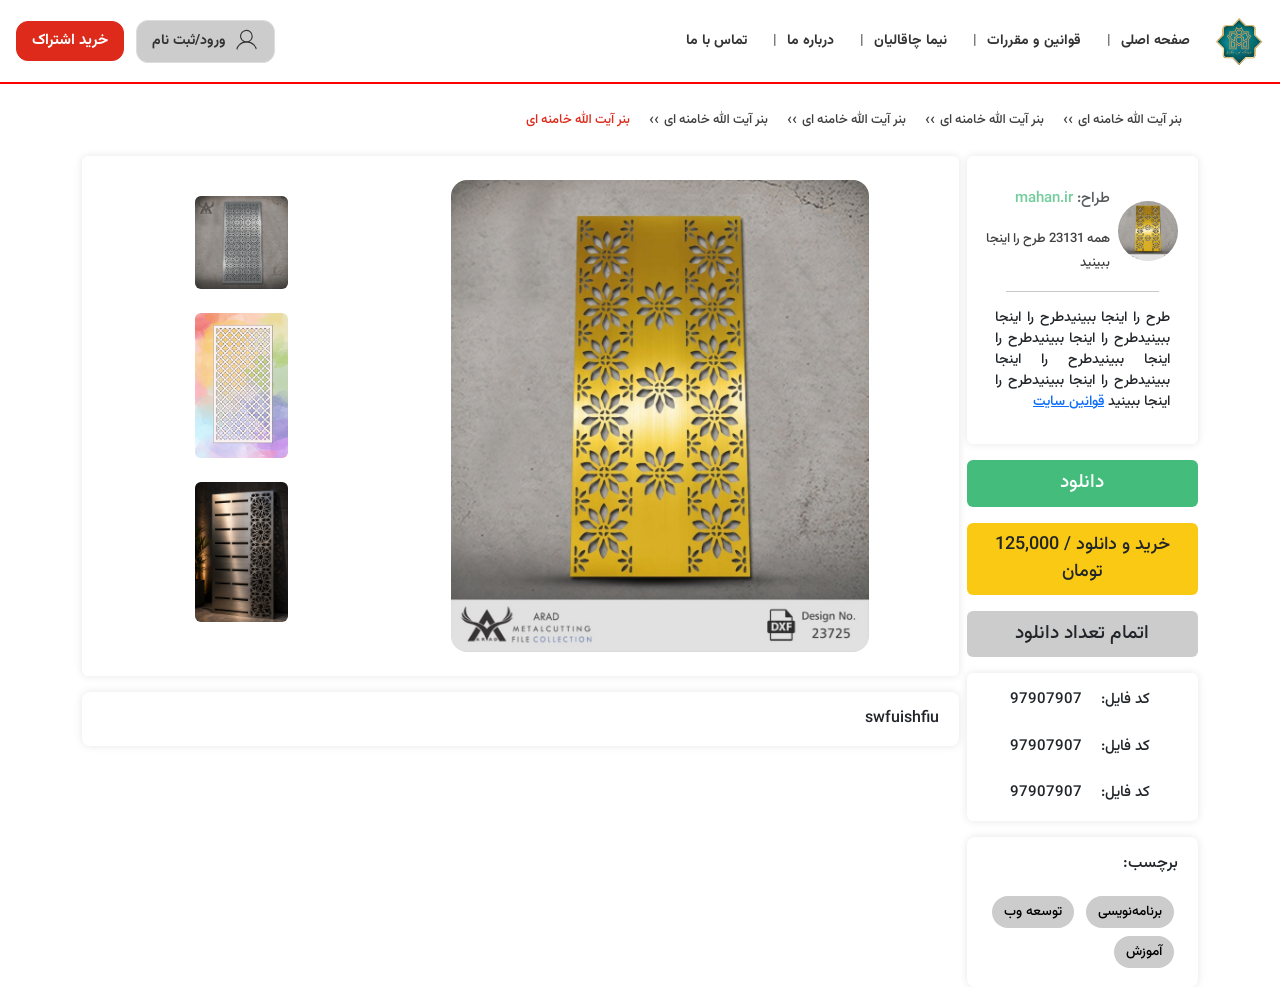
==== commit 3f5b219a: "Mahan یسری ادیت ها زدم رو دیتیلد" ====
--- a/fileDetailes.html
+++ b/fileDetailes.html
@@ -47,7 +47,7 @@
                 </a>
             </div>
 
-            <a href="#" class="loginBtn f-13 f-lg-15">
+            <a href="#" class="loginBtn f-13 f-lg-15 text-white">
                 خرید اشتراک
             </a>
         </div>
@@ -142,28 +142,33 @@
                         <a href="#" class="text-decoration-none text-black f-13 opacity-75 aNav">بنر آیت الله خامنه
                             ای</a>
                     </li>
+                    <li>
+                        <a href="#" class="text-decoration-none text-black f-13 opacity-75 aNav">بنر آیت الله خامنه
+                            ای</a>
+                    </li>
                 </ul>
             </nav>
             <div class="d-md-flex flex-row-reverse column-gap-md-2">
                 <div>
                     <div
-                        class="tags-box d-flex flex-md-row flex-column justify-content-center py-2 py-md-4 mb-1 rounded-2">
-                        <div class="col-11 col-sm-10 col-md-8 col-lg-7 col-xl-6 mx-auto">
-                            <img class="img-fluid rounded-2" src="./Assests/images/PANELS-050219.jpg" alt="">
-                        </div>
-                        <div class="mt-3 col-lg-4">
+                        class="tags-box d-flex flex-lg-row flex-column justify-content-center py-2 py-md-4 mb-1 rounded-2">
+                        <div class="containerIMG col-11 col-sm-10 col-md-8 col-lg-7 col-xl-6 mx-auto">
+                            <img class="img-fluid rounded-2" id="productImage" src="./Assests/images/PANELS-050219.jpg"
+                                alt="">
+                        </div>
+                        <div class="mt-3 col-lg-4 imgLi">
                             <div class="d-flex justify-content-center row-gap-md-4 flex-md-wrap">
-                                <span class="d-flex justify-content-center">
+                                <span class="d-flex col-4 col-md-3 col-lg-12 justify-content-center overflow-visible">
                                     <img class="img-fluid rounded-2 col-4 col-md-8 col-lg-4" style="cursor: pointer;"
-                                        src="./Assests/images/PANELS-050219.jpg" alt="">
+                                        src="./Assests/images/9856.jpg" alt="">
                                 </span>
-                                <span class="d-flex justify-content-center">
+                                <span class="d-flex col-4 col-md-3 col-lg-12 justify-content-center overflow-visible">
                                     <img class="img-fluid rounded-2 col-4 col-md-8 col-lg-4" style="cursor: pointer;"
-                                        src="./Assests/images/PANELS-050219.jpg" alt="">
+                                        src="./Assests/images/04.jpg" alt="">
                                 </span>
-                                <span class="d-flex justify-content-center">
+                                <span class="d-flex col-4 col-md-3 col-lg-12 justify-content-center overflow-visible">
                                     <img class="img-fluid rounded-2 col-4 col-md-8 col-lg-4" style="cursor: pointer;"
-                                        src="./Assests/images/PANELS-050219.jpg" alt="">
+                                        src="./Assests/images/image.jpeg" alt="">
                                 </span>
                             </div>
                         </div>
@@ -179,16 +184,19 @@
                 </div>
                 <div>
                     <div class="tags-box mt-4 mt-md-0 rounded-2">
-                        <div class="d-flex align-items-center pt-md-3 column-gap-md-3">
-                            <div class="py-2 ps-2 col-3">
-                                <img class="img-fluid col-6 col-md-12 rounded-5"
-                                    src="./Assests/images/PANELS-050219.jpg" alt="">
+                        <div class="d-flex align-items-center pt-md-3 column-gap-4 column-gap-md-1">
+                            <div class="py-2 col-2 col-md-4">
+                                <img class="img-fluid imgTarah rounded-pill" src="./Assests/images/PANELS-050219.jpg"
+                                    alt="">
                             </div>
                             <div class="d-flex flex-column col-9">
-                                <span><span class="opacity-75 f-15">طراح: </span><a href="#"
-                                        class="text-decoration-none" style="color: #44bc7c;">tarh.ir</a></span>
-                                <span class="f-15 mt-2 mt-md-3 opacity-75">همه <span>23213</span> طرح را اینجا
-                                    ببینید</span>
+                                <span><span class="opacity-75 f-15">طراح: </span><span style="color: #44bc7c;"
+                                        class="f-15 opacity-75">mahan.ir</span></span>
+                                <span class=" mt-2 mt-md-3 opacity-75"><a href="#"
+                                        class="text-decoration-none text-black spanTarh f-11 f-lg-12 f-xl-13">همه
+                                        <span>23131</span> طرح را
+                                        اینجا
+                                        ببینید</a></span>
                             </div>
                         </div>
                         <div class="d-flex justify-content-center">
@@ -204,10 +212,19 @@
                         </div>
                     </div>
                     <div class="d-none d-md-block mt-3">
-                        <button class="btn f-20 py-2 text-white col-12"
+                        <button class="btn btnMd f-19 py-2 text-white col-12"
                             style="background-color: #44bc7c;">دانلود</button>
                     </div>
-                    <div class="tags-box mt-3 mt-md-3 rounded-2 py-3 px-5 d-flex flex-column row-gap-4">
+                    <div class="d-none d-md-block mt-3">
+                        <button class="btn btnMdGold f-18 py-2 col-12" style="background-color: #fac913;">خرید و
+                            دانلود / <span>125,000</span> تومان</button>
+                    </div>
+                    <div class="d-none d-md-block mt-3">
+                        <button class="btn btnMdSilver f-19 py-2 col-12" style="background-color: #ccc;">اتمام
+                            تعداد دانلود</button>
+                    </div>
+                    <div
+                        class="tags-box mt-3 mt-md-3 rounded-2 py-3 px-5 px-md-3 px-lg-4 px-xl-5 d-flex flex-column row-gap-4">
                         <div class="d-flex">
                             <div class="col-6 f-15">کد فایل:</div>
                             <div class="col-6 f-15">97907907</div>
@@ -264,6 +281,100 @@
             }
         });
     </script>
+
+    <script>
+        document.addEventListener('DOMContentLoaded', function () {
+            const mainImage = document.querySelector('.tags-box .col-11 img');
+            const smallContainer = document.querySelector('.imgLi .d-flex');
+            const smallImages = document.querySelectorAll('.imgLi img');
+
+            let smallImagesArray = Array.from(smallImages);
+
+            let mainImageData = {
+                src: mainImage.src,
+                alt: mainImage.alt
+            };
+
+            function swapImage(clickedImg, clickedIndex) {
+                const clickedData = {
+                    src: clickedImg.src,
+                    alt: clickedImg.alt,
+                    element: clickedImg
+                };
+
+                mainImage.style.transition = 'opacity 0.25s ease';
+                mainImage.style.opacity = '0';
+
+                clickedImg.style.transition = 'transform 0.2s ease';
+                clickedImg.style.transform = 'scale(0.95)';
+
+                setTimeout(() => {
+                    mainImage.src = clickedData.src;
+                    mainImage.alt = clickedData.alt;
+
+                    clickedData.element.src = mainImageData.src;
+                    clickedData.element.alt = mainImageData.alt;
+
+                    mainImageData = {
+                        src: clickedData.src,
+                        alt: clickedData.alt
+                    };
+
+                    mainImage.style.opacity = '1';
+                    clickedData.element.style.transform = 'scale(1)';
+
+                    mainImage.style.filter = 'brightness(1.1)';
+                    clickedData.element.style.filter = 'brightness(1.1)';
+
+                    setTimeout(() => {
+                        mainImage.style.filter = '';
+                        clickedData.element.style.filter = '';
+                    }, 200);
+
+                }, 250);
+            }
+
+            smallImagesArray.forEach((img, index) => {
+                img.addEventListener('click', () => swapImage(img, index));
+            });
+        });
+    </script>
+
+    <script>
+        const container = document.querySelector('.containerIMG');
+        const productImage = document.getElementById('productImage');
+
+        const isMobile = window.matchMedia('(max-width: 768px)');
+
+        function handleZoom(e) {
+            if (isMobile.matches) return;
+
+            const rect = container.getBoundingClientRect();
+            const x = e.clientX - rect.left;
+            const y = e.clientY - rect.top;
+            const xPercent = x / rect.width * 100;
+            const yPercent = y / rect.height * 100;
+
+            productImage.style.transformOrigin = `${xPercent}% ${yPercent}%`;
+            productImage.style.transform = 'scale(3)';
+        }
+
+        function handleMouseLeave() {
+            if (isMobile.matches) return;
+            productImage.style.transform = 'scale(1)';
+            productImage.style.transformOrigin = 'center center';
+        }
+
+        container.addEventListener('mousemove', handleZoom);
+        container.addEventListener('mouseleave', handleMouseLeave);
+
+        isMobile.addEventListener('change', (e) => {
+            if (e.matches) {
+                productImage.style.transform = 'scale(1)';
+                productImage.style.transformOrigin = 'center center';
+            }
+        });
+    </script>
 </body>
 
 </html>
--- a/Assests/style/styleDetailed.css
+++ b/Assests/style/styleDetailed.css
@@ -107,20 +107,18 @@
   }
 
   .user-link:hover {
-    border-color: #fdc13c;
+    border-color: #dd2a1b;
     transform: translateY(-1px);
   }
 
   .loginBtn {
     color: black;
-    background-color: #fdc13c;
-    border: 1px solid #fdc13c;
+    background-color: #dd2a1b;
+    border: 1px solid #dd2a1b;
     flex-direction: row-reverse;
   }
 
   .loginBtn:hover {
-    background-color: #e5ab1f;
-    border-color: #e5ab1f;
     transform: translateY(-1px);
   }
 }
@@ -139,7 +137,7 @@
     padding: 4px 15px;
     border-radius: 12px;
     color: black;
-    background-color: #fdc13c;
+    background-color: #dd2a1b;
     transition: all 0.3s ease;
     display: inline-flex;
     align-items: center;
@@ -182,11 +180,11 @@
 }
 
 aside a:hover {
-  color: #fdc13c;
+  color: #dd2a1b;
 }
 
 aside .active {
-  color: #fdc13c;
+  color: #dd2a1b;
 }
 
 aside nav ul li {
@@ -361,7 +359,7 @@
 }
 
 .d-flex.justify-content-center.align-items-center button {
-  background-color: #fdc13c;
+  background-color: #dd2a1b;
   cursor: pointer;
   display: flex;
   align-items: center;
@@ -423,7 +421,7 @@
 }
 
 .under-nav ul li:last-child a {
-  color: #fdc13c !important;
+  color: #dd2a1b !important;
   opacity: 1 !important;
 }
 
@@ -445,7 +443,7 @@
 }
 
 .under-nav ul li a.aNav:hover {
-  color: #fdc13c !important;
+  color: #dd2a1b !important;
   opacity: 1 !important;
 }
 
@@ -458,10 +456,10 @@
   .ulNav {
     overflow-x: scroll;
   }
-
-  .aNav {
-    white-space: nowrap;
-  }
+}
+
+.aNav {
+  white-space: nowrap;
 }
 
 @media (min-width: 768px) {
@@ -490,7 +488,6 @@
 
 .tags span {
   display: inline-block;
-  /* background-color: rgba(167, 139, 250, 0.2); */
   color: black;
   background-color: #ccc;
   padding: 6px 12px;
@@ -500,9 +497,122 @@
 }
 
 .tags span:hover {
-  background-color: #fdc13c;
+  background-color: #dd2a1b;
 }
 
 .allTrans {
   transition: background-color 0.2s ease-in-out;
 }
+
+.header-right ul li {
+  display: flex;
+  align-items: center;
+  list-style: none;
+  position: relative;
+  padding: 0 12px;
+  font-size: 14px;
+  font-weight: 500;
+  color: #333;
+  line-height: 1;
+  white-space: nowrap;
+  cursor: pointer;
+  transition: color 0.25s ease;
+}
+
+.header-right ul li:hover {
+  color: #dd2a1b;
+}
+
+.tags span {
+  display: inline-block;
+  color: black;
+  background-color: #ccc;
+  padding: 6px 12px;
+  margin: 4px;
+  border-radius: 20px;
+  font-size: 0.85rem;
+  transition: all 0.25s ease-in-out;
+  cursor: pointer;
+}
+
+.tags span:hover {
+  background-color: #dd2a1b;
+  color: white;
+  transform: translateY(-2px);
+  box-shadow: 0 2px 6px rgba(0, 0, 0, 0.1);
+}
+
+.tags-box .col-11 img {
+  transition:
+    opacity 0.3s ease,
+    filter 0.2s ease;
+  border-radius: 16px;
+}
+
+.imgLi img {
+  transition: all 0.3s ease;
+  cursor: pointer;
+  border-radius: 12px;
+  transform: scale(1);
+}
+
+.imgLi img:hover {
+  transform: scale(1.1) !important;
+  box-shadow: 0 4px 12px rgba(0, 0, 0, 0.15);
+}
+
+.imgLi img:active {
+  transform: scale(0.98);
+}
+
+.tags-box .col-11,
+.imgLi span {
+  overflow: hidden;
+  border-radius: 16px;
+  display: block;
+}
+
+.btnMd:hover {
+  color: #44bc7c !important;
+  background-color: #fff !important;
+  border: 1px solid #44bc7c !important;
+}
+
+.btnMdGold:hover {
+  color: #fac913 !important;
+  background-color: #fff !important;
+  border: 1px solid #fac913 !important;
+}
+
+.btnMdSilver:hover {
+  background-color: #fff !important;
+  border: 1px solid black !important;
+}
+
+@media (min-width: 768px) {
+  .imgTarah {
+    aspect-ratio: 1/1;
+    width: 60px;
+    height: 60px;
+  }
+}
+
+@media (max-width: 768px) {
+  .imgTarah {
+    aspect-ratio: 1/1;
+    width: 50px;
+    height: 50px;
+  }
+}
+
+.spanTarh {
+  transition: color 0.1s linear;
+}
+
+.spanTarh:hover {
+  color: #dd2a1b !important;
+}
+
+.containerIMG:hover img {
+  cursor: zoom-in;
+}
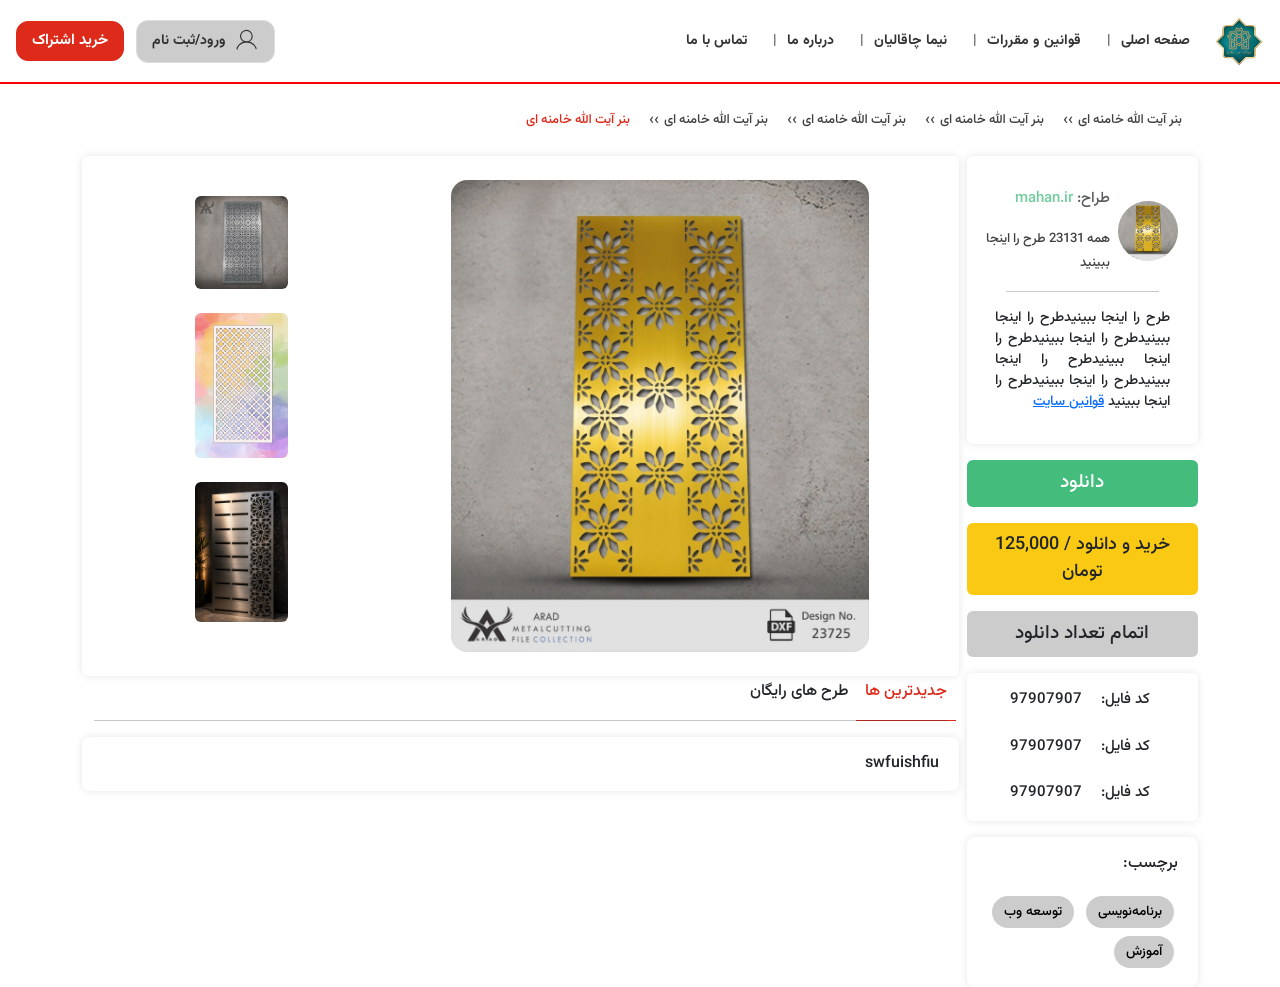
==== commit 2badaa78: "NIma تب دیتیل رو زدم" ====
--- a/fileDetailes.html
+++ b/fileDetailes.html
@@ -173,8 +173,18 @@
                             </div>
                         </div>
                     </div>
-                    <div class="tags-box d-none d-md-block allTrans mt-3">
+                    <div class="container mb-3 d-none d-md-block">
+                        <div class="tabContainer d-flex column-gap-3">
+                            <div class="tab tabNewest active">جدیدترین ها</div>
+                            <div class="tab tabFree">طرح های رایگان</div>
+                        </div>
+                        <hr>
+                    </div>
+                    <div class="tags-box tab newest d-block allTrans mt-3">
                         swfuishfiu
+                    </div>
+                    <div class="tags-box tab free d-none allTrans mt-3">
+                        s;lkfjlkjs;lkdfj;alskdjf;alskdjf;alsdkfj
                     </div>
                 </div>
                 <div class="mt-4 d-md-none">
@@ -246,8 +256,18 @@
                             <a href="#"><span>آموزش</span></a>
                         </div>
                     </div>
-                    <div class="tags-box d-md-none allTrans mt-3">
+                    <div class="container mt-4 mb-3 d-md-none">
+                        <div class="tabContainer d-flex column-gap-3">
+                            <div class="tab tabNewest2 active">جدیدترین ها</div>
+                            <div class="tab tabFree2">طرح های رایگان</div>
+                        </div>
+                        <hr>
+                    </div>
+                    <div class="tags-box tab newest2 d-block allTrans mt-3">
                         swfuishfiu
+                    </div>
+                    <div class="tags-box tab free2 d-none allTrans mt-3">
+                        s;lkfjlkjs;lkdfj;alskdjf;alskdjf;alsdkfj
                     </div>
                 </div>
             </div>
@@ -375,6 +395,51 @@
             }
         });
     </script>
+
+    <script>
+        document.querySelector(".tabNewest").addEventListener("click", newFunc);
+        document.querySelector(".tabFree").addEventListener("click", freeFunc);
+
+        function newFunc() {
+            document.querySelector(".newest").classList.toggle("d-none");
+            document.querySelector(".newest").classList.toggle("d-block");
+            document.querySelector(".free").classList.toggle("d-none");
+            document.querySelector(".free").classList.toggle("d-block");
+            document.querySelector(".tabNewest").classList.toggle("active")
+            document.querySelector(".tabFree").classList.toggle("active")
+        }
+
+        function freeFunc() {
+            document.querySelector(".newest").classList.toggle("d-none");
+            document.querySelector(".newest").classList.toggle("d-block");
+            document.querySelector(".free").classList.toggle("d-none");
+            document.querySelector(".free").classList.toggle("d-block");
+            document.querySelector(".tabNewest").classList.toggle("active")
+            document.querySelector(".tabFree").classList.toggle("active")
+        }
+
+
+        document.querySelector(".tabNewest2").addEventListener("click", newFunc2);
+        document.querySelector(".tabFree2").addEventListener("click", freeFunc2);
+
+        function newFunc2() {
+            document.querySelector(".newest2").classList.toggle("d-none");
+            document.querySelector(".newest2").classList.toggle("d-block");
+            document.querySelector(".free2").classList.toggle("d-none");
+            document.querySelector(".free2").classList.toggle("d-block");
+            document.querySelector(".tabNewest2").classList.toggle("active")
+            document.querySelector(".tabFree2").classList.toggle("active")
+        }
+
+        function freeFunc2() {
+            document.querySelector(".newest2").classList.toggle("d-none");
+            document.querySelector(".newest2").classList.toggle("d-block");
+            document.querySelector(".free2").classList.toggle("d-none");
+            document.querySelector(".free2").classList.toggle("d-block");
+            document.querySelector(".tabNewest2").classList.toggle("active")
+            document.querySelector(".tabFree2").classList.toggle("active")
+        }
+    </script>
 </body>
 
 </html>
--- a/Assests/style/styleDetailed.css
+++ b/Assests/style/styleDetailed.css
@@ -616,3 +616,42 @@
 .containerIMG:hover img {
   cursor: zoom-in;
 }
+
+.tab{
+  cursor: pointer;
+  position: relative;
+}
+
+.tab.active{
+  color: #dd2a1b;
+}
+
+.tab.active::after{
+  content: "";
+  background-color: #dd2a1b;
+  color: #dd2a1b;
+  width: 100px;
+  height: 1px;
+  position: absolute;
+  top: 164%;
+  left: 50%;
+  transform: translateX(-50%);
+}
+
+@media only screen and (max-width: 768px){
+  div.tab.newest{
+    display: none !important;
+  }
+  div.tab.free{
+    display: none !important;
+  }
+}
+
+@media only screen and (min-width: 768px){
+  div.tab.newest2{
+    display: none !important;
+  }
+  div.tab.free2{
+    display: none !important;
+  }
+}
